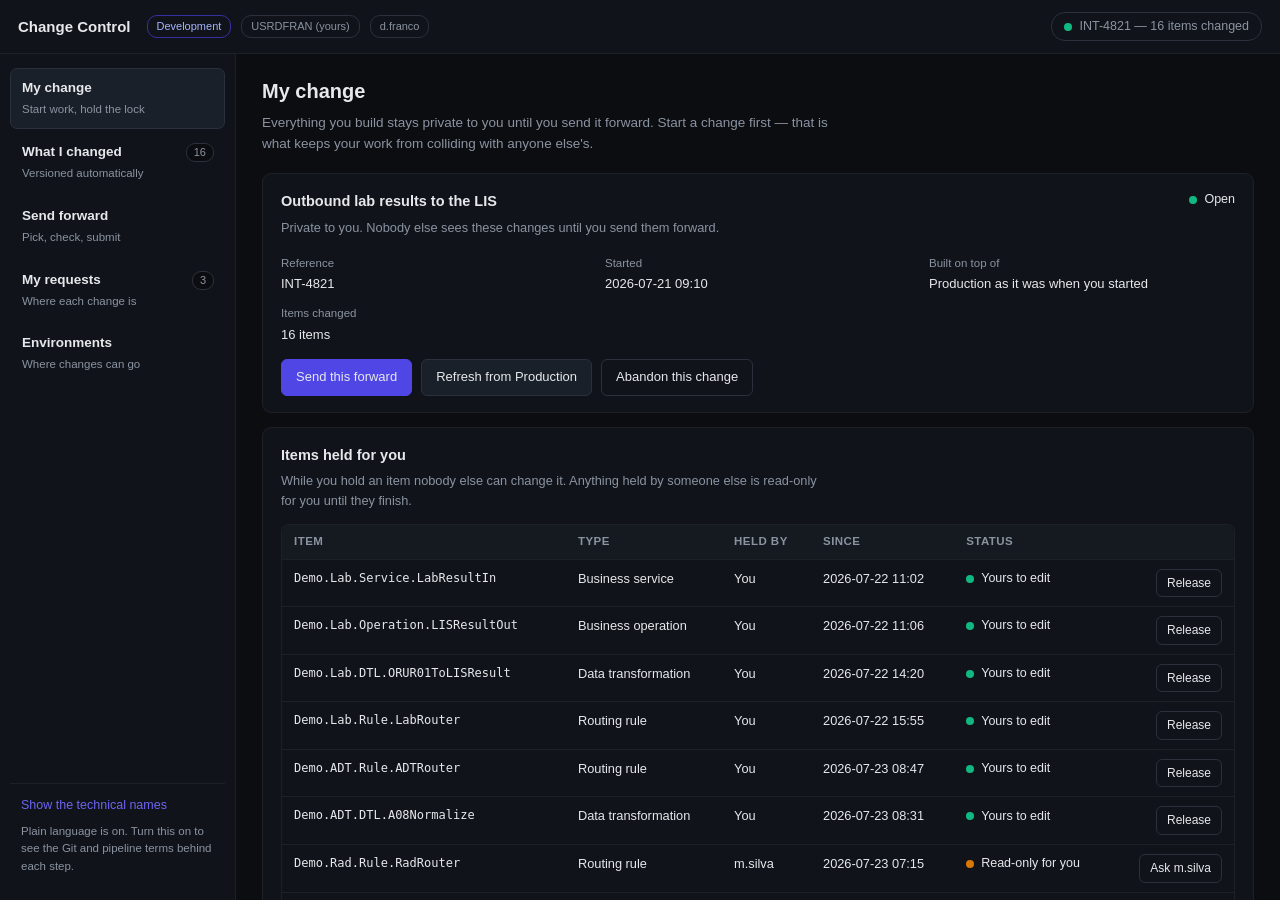
==== src/csp/hcccicd/index.html @ bff41e56 "Change Control prototype for the Health Connect Cloud Integration Builder A change-promotion tool fo" ====
<!DOCTYPE html>
<html lang="en">
<head>
<meta charset="utf-8">
<meta name="viewport" content="width=device-width, initial-scale=1">
<meta http-equiv="Cache-Control" content="no-cache, no-store, must-revalidate">
<meta http-equiv="Pragma" content="no-cache">
<meta http-equiv="Expires" content="0">
<title>Change Control</title>
<!-- Same cache-busting trick as the spec questionnaire: the CSP gateway
     stamps Expires:+1h on /agentic/* static files, so a versionless
     stylesheet/script reference survives a deploy and the page renders
     current markup against a stale bundle. document.write runs during
     parse, so ordering holds and there is no flash of unstyled content. -->
<script>
  (function () {
    var p = new URLSearchParams(location.search);
    window.__chgV = p.get('t') || p.get('v') || String(Date.now());
    document.write('<link rel="stylesheet" href="change.css?v=' + window.__chgV + '">');
  })();
</script>
</head>
<body>

<header id="hdr">
  <h1>Change Control</h1>
  <span class="pill" id="pill-env" title="The environment you are working in">&mdash;</span>
  <span class="pill" id="pill-ns" title="Namespace">&mdash;</span>
  <span class="pill" id="pill-user" title="Signed in as">&mdash;</span>
  <span class="spacer"></span>
  <div id="ws-indicator" class="ws-indicator">
    <span class="dot dot-idle" id="ws-dot"></span>
    <span id="ws-label">No change in progress</span>
  </div>
</header>

<div id="shell">

  <nav id="rail" aria-label="Sections">
    <button type="button" class="rail-item on" data-screen="workspace">
      <span class="rail-name">My change</span>
      <span class="rail-sub">Start work, hold the lock</span>
    </button>
    <button type="button" class="rail-item" data-screen="changes">
      <span class="rail-name">What I changed</span>
      <span class="rail-sub">Versioned automatically</span>
      <span class="rail-count" id="count-changes"></span>
    </button>
    <button type="button" class="rail-item" data-screen="promote">
      <span class="rail-name">Send forward</span>
      <span class="rail-sub">Pick, check, submit</span>
    </button>
    <button type="button" class="rail-item" data-screen="requests">
      <span class="rail-name">My requests</span>
      <span class="rail-sub">Where each change is</span>
      <span class="rail-count" id="count-requests"></span>
    </button>
    <button type="button" class="rail-item" data-screen="environments">
      <span class="rail-name">Environments</span>
      <span class="rail-sub">Where changes can go</span>
    </button>
    <span class="rail-spacer"></span>
    <div class="rail-foot">
      <button type="button" class="linkbtn" id="btn-jargon">Show the technical names</button>
      <p class="rail-note" id="rail-note">
        Plain language is on. Turn this on to see the Git and pipeline
        terms behind each step.
      </p>
    </div>
  </nav>

  <main id="pane">

    <!-- ============ SCREEN: MY CHANGE ============ -->
    <section class="screen on" id="screen-workspace">

      <div class="screen-head">
        <h2>My change</h2>
        <p class="lede">
          Everything you build stays private to you until you send it
          forward. Start a change first &mdash; that is what keeps your work
          from colliding with anyone else's.
        </p>
      </div>

      <!-- no workspace yet -->
      <div class="card" id="ws-start">
        <h3>Start a change</h3>
        <p class="card-lede">
          Give this piece of work a name and a reference. You get your own
          private copy of the interface configuration, and the items you
          touch are held for you so nobody overwrites them.
        </p>
        <div class="form-grid">
          <label class="fld">
            <span class="lbl">Reference <em>required</em></span>
            <input type="text" id="ws-ref" placeholder="INT-4821" spellcheck="false">
            <span class="hint">Your ticket number &mdash; ServiceNow, Jira, or the internal request ID.</span>
          </label>
          <label class="fld">
            <span class="lbl">What are you working on? <em>required</em></span>
            <input type="text" id="ws-title" placeholder="Outbound lab results to the LIS" spellcheck="false">
            <span class="hint">One line. This becomes the title of the change request later.</span>
          </label>
          <label class="fld">
            <span class="lbl">Start from</span>
            <select id="ws-base"></select>
            <span class="hint">Normally Production, so you build on what is live today.</span>
          </label>
        </div>
        <div class="card-actions">
          <button type="button" class="btn primary" id="btn-ws-start">Start working</button>
          <span class="warn" id="ws-start-warn"></span>
        </div>
        <details class="tech">
          <summary>What this does behind the scenes</summary>
          <p>
            Creates a feature branch <code>interface/&lt;user&gt;/&lt;reference&gt;</code> from the
            <code>live</code> branch in the Health Connect Cloud GitLab repository, checks it out
            into your personal user namespace, and registers an edit claim for
            every artifact you open. Embedded Git exports each artifact to a file
            on save, so no manual export step exists.
          </p>
        </details>
      </div>

      <!-- workspace active -->
      <div id="ws-active" hidden>
        <div class="card ws-card">
          <div class="ws-head">
            <div>
              <h3 id="ws-name">&mdash;</h3>
              <p class="card-lede" id="ws-meta">&mdash;</p>
            </div>
            <span class="status"><span class="dot dot-ok"></span><span id="ws-state">Open</span></span>
          </div>
          <dl class="kv">
            <div><dt>Reference</dt><dd id="ws-k-ref">&mdash;</dd></div>
            <div><dt>Started</dt><dd id="ws-k-started">&mdash;</dd></div>
            <div><dt>Built on top of</dt><dd id="ws-k-base">&mdash;</dd></div>
            <div><dt>Items changed</dt><dd id="ws-k-count">&mdash;</dd></div>
            <div class="tech-only"><dt>Branch</dt><dd id="ws-k-branch">&mdash;</dd></div>
            <div class="tech-only"><dt>User namespace</dt><dd id="ws-k-usrns">&mdash;</dd></div>
          </dl>
          <div class="card-actions">
            <button type="button" class="btn primary" id="btn-goto-promote">Send this forward</button>
            <button type="button" class="btn" id="btn-ws-sync">Refresh from Production</button>
            <button type="button" class="btn ghost" id="btn-ws-abandon">Abandon this change</button>
          </div>
          <div id="ws-sync-note" class="note" hidden></div>
        </div>

        <div class="card">
          <h3>Items held for you</h3>
          <p class="card-lede">
            While you hold an item nobody else can change it. Anything held by
            someone else is read-only for you until they finish.
          </p>
          <div class="tbl-wrap">
            <table class="tbl" id="tbl-claims">
              <thead>
                <tr>
                  <th>Item</th><th>Type</th><th>Held by</th><th>Since</th><th>Status</th><th></th>
                </tr>
              </thead>
              <tbody></tbody>
            </table>
          </div>
        </div>

        <div class="card" id="conflict-card" hidden>
          <h3>Blocked item</h3>
          <div class="banner banner-warn" id="conflict-banner"></div>
          <div class="card-actions">
            <button type="button" class="btn" id="btn-request-handover">Ask them to release it</button>
            <button type="button" class="btn ghost" id="btn-conflict-dismiss">Work on something else</button>
          </div>
        </div>
      </div>
    </section>

    <!-- ============ SCREEN: WHAT I CHANGED ============ -->
    <section class="screen" id="screen-changes">
      <div class="screen-head">
        <h2>What I changed</h2>
        <p class="lede">
          Every create, edit and delete is captured and given a version number
          the moment you save &mdash; whether you did it in the Interoperability
          editor, the Management Portal, a wizard, or by asking the Agentic
          Integration Builder to do it. You never export anything by hand.
        </p>
      </div>

      <div class="toolbar">
        <input type="search" id="chg-search" placeholder="Filter by name" spellcheck="false">
        <select id="chg-type"><option value="">All types</option></select>
        <select id="chg-source"><option value="">All sources</option></select>
        <span class="spacer"></span>
        <span class="muted" id="chg-summary"></span>
      </div>

      <div id="chg-groups"></div>
    </section>

    <!-- ============ SCREEN: SEND FORWARD ============ -->
    <section class="screen" id="screen-promote">
      <div class="screen-head">
        <h2>Send forward</h2>
        <p class="lede" id="promote-lede">&mdash;</p>
      </div>

      <ol class="stepper" id="stepper">
        <li class="step on" data-step="1"><span class="step-n">1</span><span>Describe it</span></li>
        <li class="step" data-step="2"><span class="step-n">2</span><span>Pick the changes</span></li>
        <li class="step" data-step="3"><span class="step-n">3</span><span>Safety check</span></li>
        <li class="step" data-step="4"><span class="step-n">4</span><span>Review and submit</span></li>
      </ol>

      <!-- step 1 -->
      <div class="wizard-pane on" data-pane="1">
        <div class="card">
          <h3>Describe the change</h3>
          <p class="card-lede">
            This is what the approver reads and what stays on the record. Write
            it for someone who was not in the room.
          </p>
          <div class="form-grid">
            <label class="fld">
              <span class="lbl">Send it to <em>required</em></span>
              <select id="pr-target"></select>
              <span class="hint" id="pr-target-hint">&mdash;</span>
            </label>
            <label class="fld">
              <span class="lbl">Title <em>required</em></span>
              <input type="text" id="pr-title" spellcheck="false" placeholder="Outbound lab results to the LIS">
            </label>
            <label class="fld wide">
              <span class="lbl">What changed? <em>required</em></span>
              <textarea id="pr-what" rows="4" spellcheck="false"
                placeholder="New inbound service for lab results over MLLP, a transform to the LIS format, and a routing rule. The ADT router now also drops A08 duplicates."></textarea>
              <span class="hint">Describe the behaviour, not the file names. The item list is attached automatically.</span>
            </label>
            <label class="fld wide">
              <span class="lbl">Why? <em>required</em></span>
              <textarea id="pr-why" rows="3" spellcheck="false"
                placeholder="The lab replaced their analyser and the old feed stops on 30 September. Ticket INT-4821."></textarea>
            </label>
            <label class="fld">
              <span class="lbl">If this goes wrong, what breaks?</span>
              <select id="pr-risk">
                <option value="low">Low &mdash; new interface, nothing existing depends on it</option>
                <option value="medium" selected>Medium &mdash; touches a live interface</option>
                <option value="high">High &mdash; touches a live interface carrying patient data now</option>
              </select>
            </label>
            <label class="fld">
              <span class="lbl">When should it go in?</span>
              <select id="pr-window">
                <option value="asap">As soon as it is approved</option>
                <option value="next" selected>Next scheduled window &mdash; Thursday 20:00</option>
                <option value="hold">Hold &mdash; I will say when</option>
              </select>
            </label>
            <label class="fld wide">
              <span class="lbl">How do we undo it?</span>
              <textarea id="pr-rollback" rows="2" spellcheck="false"
                placeholder="Disable the new service and re-deploy the previous version of the ADT router."></textarea>
              <span class="hint">Leave blank to use the default: roll back to the previous deployed version.</span>
            </label>
          </div>
        </div>
        <div class="wizard-actions">
          <span class="warn" id="pr-warn-1"></span>
          <span class="spacer"></span>
          <button type="button" class="btn primary" data-goto="2">Next: pick the changes</button>
        </div>
      </div>

      <!-- step 2 -->
      <div class="wizard-pane" data-pane="2">
        <div class="card">
          <div class="ws-head">
            <div>
              <h3>Pick what goes forward</h3>
              <p class="card-lede">
                Tick only what belongs to this change. Anything you leave behind
                stays in your workspace for next time.
              </p>
            </div>
            <div class="pick-actions">
              <button type="button" class="linkbtn" id="pick-all">Select all</button>
              <span class="sep">&middot;</span>
              <button type="button" class="linkbtn" id="pick-none">Clear</button>
            </div>
          </div>
          <div id="pick-groups"></div>
        </div>
        <div class="wizard-actions">
          <span class="warn" id="pr-warn-2"></span>
          <span class="muted" id="pick-count"></span>
          <span class="spacer"></span>
          <button type="button" class="btn" data-goto="1">Back</button>
          <button type="button" class="btn primary" data-goto="3">Next: run the safety check</button>
        </div>
      </div>

      <!-- step 3 -->
      <div class="wizard-pane" data-pane="3">
        <div class="card" id="check-summary-card">
          <h3>Safety check</h3>
          <p class="card-lede" id="check-lede">
            We compared what you picked against what is already running in the
            target environment, and followed every reference between them.
          </p>
          <div class="check-tiles" id="check-tiles"></div>
        </div>
        <div id="findings"></div>
        <div class="wizard-actions">
          <span class="warn" id="pr-warn-3"></span>
          <span class="spacer"></span>
          <button type="button" class="btn" data-goto="2">Back</button>
          <button type="button" class="btn" id="btn-recheck">Check again</button>
          <button type="button" class="btn primary" data-goto="4" id="btn-to-4">Next: review and submit</button>
        </div>
      </div>

      <!-- step 4 -->
      <div class="wizard-pane" data-pane="4">
        <div class="card">
          <h3>Review</h3>
          <p class="card-lede">Last look. Nothing moves until you submit.</p>
          <div id="review"></div>
        </div>
        <div class="card">
          <h3>What happens after you submit</h3>
          <ol class="flow" id="after-flow"></ol>
        </div>
        <div class="wizard-actions">
          <span class="warn" id="pr-warn-4"></span>
          <span class="spacer"></span>
          <button type="button" class="btn" data-goto="3">Back</button>
          <button type="button" class="btn primary" id="btn-submit">Submit change request</button>
        </div>
      </div>
    </section>

    <!-- ============ SCREEN: MY REQUESTS ============ -->
    <section class="screen" id="screen-requests">
      <div class="screen-head">
        <h2>My requests</h2>
        <p class="lede">
          Every change you have sent forward and exactly where it is. A change
          has to land and settle in one environment before it can go to the next.
        </p>
      </div>
      <div id="req-list"></div>
    </section>

    <!-- ============ SCREEN: ENVIRONMENTS ============ -->
    <section class="screen" id="screen-environments">
      <div class="screen-head">
        <h2>Environments</h2>
        <p class="lede">
          The route a change takes and who has to agree at each stop. Set up
          once by your administrator.
        </p>
      </div>

      <div class="card">
        <h3>Promotion path</h3>
        <div class="path" id="env-path"></div>
      </div>

      <div class="card">
        <h3>Configuration</h3>
        <div class="tbl-wrap">
          <table class="tbl" id="tbl-envs">
            <thead>
              <tr>
                <th>Environment</th>
                <th>Namespace</th>
                <th>Sends to</th>
                <th>Approval</th>
                <th>Who approves</th>
                <th>Deployment</th>
                <th class="tech-only">Branch</th>
                <th></th>
              </tr>
            </thead>
            <tbody></tbody>
          </table>
        </div>
        <p class="note" id="env-admin-note"></p>
      </div>

      <div class="card">
        <h3>Handled differently on the way over</h3>
        <p class="card-lede">
          Some things must not be copied between environments verbatim. These
          rules are applied automatically and are why the safety check warns
          you about them.
        </p>
        <div class="tbl-wrap">
          <table class="tbl" id="tbl-rules">
            <thead><tr><th>Kind of item</th><th>Treatment</th><th>Why</th></tr></thead>
            <tbody></tbody>
          </table>
        </div>
      </div>
    </section>

  </main>
</div>

<!-- generic modal -->
<div id="modal" class="overlay" hidden>
  <div class="panel">
    <div class="panel-bar"><span id="modal-title">&mdash;</span>
      <button type="button" class="x" id="modal-close" title="Close">&#10005;</button></div>
    <div class="panel-body" id="modal-body"></div>
    <div class="panel-foot" id="modal-foot"></div>
  </div>
</div>

<div id="toast" hidden></div>

<script>
  document.write('<script src="change.js?v=' + window.__chgV + '"><\/script>');
</script>
</body>
</html>
---- src/csp/hcccicd/change.css ----
/* Change Control — matches the Agentic Integration Builder dark UI family
   (chat / spec / admin / observer). House style: no icons in the data UI;
   status is a colored dot plus a word. */

:root {
  color-scheme: dark;
  --bg:      #0b0d11;
  --bg2:     #10141a;
  --bg3:     #151a21;
  --bg4:     #1a2029;
  --line:    #1c2128;
  --line2:   #2a313c;
  --fg:      #e6e8eb;
  --muted:   #8b93a1;
  --accent:  #4f46e5;
  --accent2: #6d64f0;
  --ok:      #10b981;
  --warn:    #d97706;
  --err:     #dc2626;
  --info:    #0d9488;
}

* { box-sizing: border-box; }
html, body { height: 100%; margin: 0; }

body {
  background: var(--bg);
  color: var(--fg);
  font: 14px/1.55 -apple-system, BlinkMacSystemFont, "Segoe UI", Roboto, Helvetica, Arial, sans-serif;
  display: flex;
  flex-direction: column;
}

.spacer { flex: 1; }
.muted  { color: var(--muted); }
.sep    { color: var(--line2); }
code {
  font: 12px/1.5 "SF Mono", Menlo, Consolas, monospace;
  background: var(--bg4);
  border: 1px solid var(--line2);
  border-radius: 4px;
  padding: 1px 5px;
}

/* technical vocabulary is hidden until the user asks for it */
.tech-only { display: none !important; }
body.tech .tech-only { display: revert !important; }
body.tech tr.tech-only { display: table-row !important; }
body.tech .kv > div.tech-only { display: block !important; }

/* ---------------- header ---------------- */

#hdr {
  flex: 0 0 auto;
  display: flex;
  align-items: center;
  gap: 10px;
  padding: 12px 18px;
  background: var(--bg2);
  border-bottom: 1px solid var(--line);
}
#hdr h1 { margin: 0 6px 0 0; font-size: 15px; font-weight: 600; }

.pill {
  font-size: 11px;
  color: var(--muted);
  border: 1px solid var(--line2);
  border-radius: 10px;
  padding: 2px 9px;
  white-space: nowrap;
}
#pill-env.env-dev  { color: #a5b4fc; border-color: #3730a3; }
#pill-env.env-test { color: #fcd34d; border-color: #92400e; }
#pill-env.env-prod { color: #fca5a5; border-color: #7f1d1d; }

.ws-indicator {
  display: flex; align-items: center; gap: 7px;
  font-size: 12.5px; color: var(--muted);
  border: 1px solid var(--line2);
  border-radius: 14px;
  padding: 4px 12px;
}

/* ---------------- dots ---------------- */

.dot {
  display: inline-block;
  width: 8px; height: 8px;
  border-radius: 50%;
  flex: 0 0 auto;
}
.dot-ok   { background: var(--ok); }
.dot-warn { background: var(--warn); }
.dot-err  { background: var(--err); }
.dot-info { background: var(--info); }
.dot-idle { background: var(--line2); }
.dot-busy { background: var(--accent2); }

.status { display: inline-flex; align-items: center; gap: 7px; font-size: 12.5px; }

/* ---------------- shell ---------------- */

#shell { flex: 1; display: flex; min-height: 0; }

#rail {
  flex: 0 0 236px;
  background: var(--bg2);
  border-right: 1px solid var(--line);
  padding: 14px 10px;
  display: flex;
  flex-direction: column;
  gap: 3px;
  overflow-y: auto;
}
.rail-spacer { flex: 1; }

.rail-item {
  position: relative;
  display: flex;
  flex-direction: column;
  gap: 2px;
  text-align: left;
  background: none;
  border: 1px solid transparent;
  border-radius: 7px;
  color: var(--fg);
  padding: 9px 11px;
  cursor: pointer;
  font: inherit;
}
.rail-item:hover { background: var(--bg3); }
.rail-item.on { background: var(--bg4); border-color: var(--line2); }
.rail-name { font-size: 13.5px; font-weight: 600; }
.rail-sub  { font-size: 11.5px; color: var(--muted); }
.rail-count {
  position: absolute; right: 10px; top: 10px;
  font-size: 11px; color: var(--muted);
  background: var(--bg);
  border: 1px solid var(--line2);
  border-radius: 9px;
  padding: 0 7px;
}
.rail-foot { padding: 10px 11px; border-top: 1px solid var(--line); }
.rail-note { font-size: 11.5px; color: var(--muted); margin: 7px 0 0; }

.linkbtn {
  background: none; border: 0; padding: 0;
  color: var(--accent2); font: inherit; font-size: 12.5px;
  cursor: pointer; text-align: left;
}
.linkbtn:hover { text-decoration: underline; }

/* ---------------- main pane ---------------- */

#pane { flex: 1; overflow-y: auto; padding: 22px 26px 60px; min-width: 0; }
.screen { display: none; max-width: 1060px; }
.screen.on { display: block; }

.screen-head { margin-bottom: 18px; }
.screen-head h2 { margin: 0 0 6px; font-size: 20px; font-weight: 600; }
.lede { margin: 0; color: var(--muted); font-size: 13.5px; max-width: 78ch; }

/* ---------------- cards ---------------- */

.card {
  background: var(--bg2);
  border: 1px solid var(--line);
  border-radius: 9px;
  padding: 16px 18px;
  margin-bottom: 14px;
}
.card h3 { margin: 0 0 5px; font-size: 14.5px; font-weight: 600; }
.card-lede { margin: 0 0 13px; color: var(--muted); font-size: 12.8px; max-width: 76ch; }
.card-actions { display: flex; align-items: center; gap: 9px; margin-top: 14px; flex-wrap: wrap; }

.ws-head { display: flex; align-items: flex-start; gap: 14px; }
.ws-head > div:first-child { flex: 1; }
.pick-actions { display: flex; align-items: center; gap: 7px; }

.note {
  font-size: 12.5px; color: var(--muted);
  border-left: 2px solid var(--line2);
  padding: 6px 0 6px 11px;
  margin: 12px 0 0;
}

details.tech { margin-top: 14px; border-top: 1px solid var(--line); padding-top: 11px; }
details.tech summary { cursor: pointer; font-size: 12.5px; color: var(--muted); }
details.tech summary:hover { color: var(--fg); }
details.tech p { font-size: 12.5px; color: var(--muted); margin: 9px 0 0; max-width: 82ch; }

/* ---------------- buttons ---------------- */

.btn {
  background: var(--bg4);
  border: 1px solid var(--line2);
  border-radius: 6px;
  color: var(--fg);
  font: inherit; font-size: 13px;
  padding: 7px 14px;
  cursor: pointer;
  white-space: nowrap;
}
.btn:hover { background: #232b36; }
.btn.primary { background: var(--accent); border-color: var(--accent); }
.btn.primary:hover { background: var(--accent2); }
.btn.ghost { background: none; }
.btn.ghost:hover { background: var(--bg3); }
.btn.sm { padding: 4px 10px; font-size: 12px; }
.btn.danger { border-color: #7f1d1d; color: #fca5a5; }
.btn.danger:hover { background: #2a1515; }
.btn:disabled { opacity: .45; cursor: not-allowed; }
.btn:disabled:hover { background: var(--bg4); }
.btn.primary:disabled:hover { background: var(--accent); }

/* ---------------- forms ---------------- */

.form-grid { display: grid; grid-template-columns: 1fr 1fr; gap: 14px 18px; }
.fld { display: flex; flex-direction: column; gap: 5px; }
.fld.wide { grid-column: 1 / -1; }
.lbl { font-size: 12.5px; font-weight: 600; }
.lbl em { font-style: normal; font-weight: 400; color: var(--muted); font-size: 11.5px; margin-left: 5px; }
.hint { font-size: 11.5px; color: var(--muted); }

input[type=text], input[type=search], select, textarea {
  background: var(--bg);
  border: 1px solid var(--line2);
  border-radius: 6px;
  color: var(--fg);
  font: inherit; font-size: 13px;
  padding: 7px 10px;
  width: 100%;
}
textarea { resize: vertical; line-height: 1.5; }
input:focus, select:focus, textarea:focus {
  outline: none; border-color: var(--accent2);
}
input.bad, textarea.bad, select.bad { border-color: var(--err); }

.warn { color: var(--warn); font-size: 12.5px; }

/* ---------------- key/value ---------------- */

.kv { display: grid; grid-template-columns: repeat(3, 1fr); gap: 11px 18px; margin: 4px 0 0; }
.kv > div { display: block; }
.kv dt { font-size: 11.5px; color: var(--muted); margin-bottom: 2px; }
.kv dd { margin: 0; font-size: 13px; }

/* ---------------- tables ---------------- */

.tbl-wrap { overflow-x: auto; border: 1px solid var(--line); border-radius: 7px; }
.tbl { width: 100%; border-collapse: collapse; font-size: 12.8px; }
.tbl th {
  text-align: left; font-weight: 600; font-size: 11.5px;
  color: var(--muted); text-transform: uppercase; letter-spacing: .04em;
  padding: 8px 12px; background: var(--bg3);
  border-bottom: 1px solid var(--line);
  white-space: nowrap;
}
.tbl td { padding: 9px 12px; border-bottom: 1px solid var(--line); vertical-align: top; }
.tbl tr:last-child td { border-bottom: 0; }
.tbl tbody tr:hover { background: var(--bg3); }
.tbl .mono { font-family: "SF Mono", Menlo, Consolas, monospace; font-size: 12px; }
.tbl .nowrap { white-space: nowrap; }
.tbl .right { text-align: right; }

/* ---------------- change list ---------------- */

.grp { margin-bottom: 12px; }
.grp-head {
  display: flex; align-items: center; gap: 9px;
  padding: 8px 4px; font-size: 12.5px; font-weight: 600;
  border-bottom: 1px solid var(--line);
  margin-bottom: 2px;
}
.grp-head .grp-n { color: var(--muted); font-weight: 400; font-size: 11.5px; }

.row {
  display: flex; align-items: flex-start; gap: 11px;
  padding: 9px 4px;
  border-bottom: 1px solid var(--line);
}
.row:last-child { border-bottom: 0; }
.row:hover { background: var(--bg2); }
.row.picked { background: rgba(79,70,229,.07); }
.row.flagged { box-shadow: inset 3px 0 0 var(--err); }
.row input[type=checkbox] { margin-top: 3px; width: 15px; height: 15px; accent-color: var(--accent); flex: 0 0 auto; cursor: pointer; }
.row-main { flex: 1; min-width: 0; }
.row-name { font-size: 13px; font-weight: 500; word-break: break-all; }
.row-meta { font-size: 11.5px; color: var(--muted); margin-top: 2px; }
.row-side { display: flex; align-items: center; gap: 12px; flex: 0 0 auto; }

.tag {
  font-size: 10.5px; letter-spacing: .03em;
  border: 1px solid var(--line2); border-radius: 4px;
  padding: 1px 6px; color: var(--muted); white-space: nowrap;
}
.tag.new { color: #6ee7b7; border-color: #065f46; }
.tag.mod { color: #fcd34d; border-color: #92400e; }
.tag.del { color: #fca5a5; border-color: #7f1d1d; }
.tag.ver { color: var(--fg); }
.tag.ai  { color: #c4b5fd; border-color: #4c1d95; }

/* ---------------- stepper ---------------- */

.stepper { display: flex; gap: 0; list-style: none; margin: 0 0 18px; padding: 0; }
.step {
  display: flex; align-items: center; gap: 8px;
  font-size: 12.5px; color: var(--muted);
  padding: 8px 16px 8px 14px;
  border-bottom: 2px solid var(--line);
  flex: 1;
}
.step.on { color: var(--fg); border-bottom-color: var(--accent); }
.step.done { color: var(--fg); border-bottom-color: var(--ok); }
.step-n {
  display: inline-flex; align-items: center; justify-content: center;
  width: 20px; height: 20px; border-radius: 50%;
  background: var(--bg4); border: 1px solid var(--line2);
  font-size: 11px; flex: 0 0 auto;
}
.step.on .step-n { background: var(--accent); border-color: var(--accent); color: #fff; }
.step.done .step-n { background: var(--ok); border-color: var(--ok); color: #06281c; }

.wizard-pane { display: none; }
.wizard-pane.on { display: block; }
.wizard-actions {
  display: flex; align-items: center; gap: 9px;
  padding-top: 4px;
}

/* ---------------- safety check ---------------- */

.check-tiles { display: grid; grid-template-columns: repeat(4, 1fr); gap: 11px; }
.tile {
  background: var(--bg3);
  border: 1px solid var(--line2);
  border-radius: 7px;
  padding: 11px 13px;
}
.tile-n { font-size: 21px; font-weight: 600; line-height: 1.2; }
.tile-l { font-size: 11.5px; color: var(--muted); margin-top: 2px; }
.tile.bad  .tile-n { color: #fca5a5; }
.tile.warn .tile-n { color: #fcd34d; }
.tile.good .tile-n { color: #6ee7b7; }

.banner {
  border-radius: 7px;
  padding: 11px 14px;
  font-size: 13px;
  border: 1px solid;
  margin-bottom: 12px;
}
.banner-ok   { border-color: #065f46; background: rgba(16,185,129,.08); }
.banner-warn { border-color: #92400e; background: rgba(217,119,6,.08); }
.banner-err  { border-color: #7f1d1d; background: rgba(220,38,38,.08); }

.finding {
  background: var(--bg2);
  border: 1px solid var(--line);
  border-left-width: 3px;
  border-radius: 8px;
  padding: 13px 16px;
  margin-bottom: 10px;
}
.finding.sev-block { border-left-color: var(--err); }
.finding.sev-warn  { border-left-color: var(--warn); }
.finding.sev-info  { border-left-color: var(--info); }
.finding-head { display: flex; align-items: flex-start; gap: 10px; }
.finding-head h4 { margin: 0; font-size: 13.5px; font-weight: 600; flex: 1; }
.finding-sev {
  font-size: 10.5px; letter-spacing: .04em; text-transform: uppercase;
  border-radius: 4px; padding: 2px 7px; border: 1px solid; white-space: nowrap;
}
.sev-block .finding-sev { color: #fca5a5; border-color: #7f1d1d; }
.sev-warn  .finding-sev { color: #fcd34d; border-color: #92400e; }
.sev-info  .finding-sev { color: #5eead4; border-color: #115e59; }
.finding-body { font-size: 12.8px; color: var(--muted); margin: 7px 0 0; max-width: 84ch; }
.finding-body strong { color: var(--fg); font-weight: 600; }
.finding-chain {
  font-size: 12px; color: var(--muted);
  margin: 9px 0 0; padding: 8px 11px;
  background: var(--bg); border: 1px solid var(--line); border-radius: 6px;
  font-family: "SF Mono", Menlo, Consolas, monospace;
  overflow-x: auto; white-space: nowrap;
}
.finding-actions { display: flex; align-items: center; gap: 8px; margin-top: 11px; flex-wrap: wrap; }
.finding.resolved { opacity: .55; }
.finding.resolved .finding-actions { display: none; }

/* ---------------- review ---------------- */

.rev-block { margin-bottom: 15px; }
.rev-block:last-child { margin-bottom: 0; }
.rev-block h4 { margin: 0 0 5px; font-size: 12px; color: var(--muted); text-transform: uppercase; letter-spacing: .04em; font-weight: 600; }
.rev-block p { margin: 0; font-size: 13px; white-space: pre-wrap; }
.rev-items { display: flex; flex-wrap: wrap; gap: 6px; }
.rev-items .tag { font-size: 11.5px; padding: 3px 8px; color: var(--fg); }

.flow { margin: 0; padding-left: 20px; font-size: 13px; }
.flow li { margin-bottom: 7px; color: var(--muted); }
.flow li strong { color: var(--fg); font-weight: 600; }

/* ---------------- requests ---------------- */

.req {
  background: var(--bg2);
  border: 1px solid var(--line);
  border-radius: 9px;
  padding: 15px 18px;
  margin-bottom: 12px;
}
.req-head { display: flex; align-items: flex-start; gap: 14px; margin-bottom: 4px; }
.req-head h3 { margin: 0; font-size: 14.5px; font-weight: 600; flex: 1; }
.req-id { font-size: 11.5px; color: var(--muted); font-family: "SF Mono", Menlo, Consolas, monospace; }
.req-meta { font-size: 12px; color: var(--muted); margin-bottom: 13px; }

.pipeline { display: flex; align-items: stretch; gap: 0; margin: 4px 0 12px; }
.stage {
  flex: 1;
  border: 1px solid var(--line2);
  border-right: 0;
  padding: 9px 12px;
  background: var(--bg3);
}
.stage:first-child { border-radius: 7px 0 0 7px; }
.stage:last-child  { border-radius: 0 7px 7px 0; border-right: 1px solid var(--line2); }
.stage-n { font-size: 12.5px; font-weight: 600; display: flex; align-items: center; gap: 7px; }
.stage-s { font-size: 11.5px; color: var(--muted); margin-top: 3px; }
.stage.is-done    { background: rgba(16,185,129,.07); border-color: #065f46; }
.stage.is-current { background: rgba(79,70,229,.10); border-color: var(--accent); }
.stage.is-blocked { background: rgba(220,38,38,.07); border-color: #7f1d1d; }

.req-actions { display: flex; align-items: center; gap: 9px; flex-wrap: wrap; }

/* ---------------- environments ---------------- */

.path { display: flex; align-items: center; gap: 0; flex-wrap: wrap; }
.path-node {
  border: 1px solid var(--line2);
  border-radius: 8px;
  padding: 11px 15px;
  background: var(--bg3);
  min-width: 168px;
}
.path-node .pn-name { font-size: 13.5px; font-weight: 600; }
.path-node .pn-ns { font-size: 11.5px; color: var(--muted); margin-top: 2px; font-family: "SF Mono", Menlo, Consolas, monospace; }
.path-node .pn-app { font-size: 11.5px; color: var(--muted); margin-top: 5px; }
.path-node.is-here { border-color: var(--accent); background: rgba(79,70,229,.10); }
.path-arrow { color: var(--muted); padding: 0 12px; font-size: 17px; }

/* ---------------- modal ---------------- */

.overlay {
  position: fixed; inset: 0; z-index: 200;
  background: rgba(0,0,0,.62);
  display: flex; align-items: center; justify-content: center;
  padding: 30px;
}
.overlay[hidden] { display: none; }
.panel {
  background: var(--bg2);
  border: 1px solid var(--line2);
  border-radius: 10px;
  width: 100%; max-width: 620px;
  max-height: 100%;
  display: flex; flex-direction: column;
}
.panel-bar {
  display: flex; align-items: center; gap: 12px;
  padding: 12px 16px;
  border-bottom: 1px solid var(--line);
  font-size: 13.5px; font-weight: 600;
}
.panel-bar span { flex: 1; }
.panel-bar .x {
  background: none; border: 0; color: var(--muted);
  font-size: 15px; cursor: pointer; line-height: 1;
  padding: 3px 7px; border-radius: 5px;
}
.panel-bar .x:hover { background: var(--bg4); color: var(--fg); }
.panel-body { padding: 16px; overflow-y: auto; font-size: 13px; }
.panel-body p { margin: 0 0 11px; }
.panel-body p:last-child { margin-bottom: 0; }
.panel-foot {
  display: flex; align-items: center; gap: 9px; justify-content: flex-end;
  padding: 12px 16px; border-top: 1px solid var(--line);
}

/* ---------------- toast ---------------- */

#toast {
  position: fixed; bottom: 22px; left: 50%; transform: translateX(-50%);
  background: var(--bg4); border: 1px solid var(--line2);
  border-radius: 7px; padding: 10px 18px;
  font-size: 13px; z-index: 300;
  box-shadow: 0 8px 24px rgba(0,0,0,.5);
}
#toast[hidden] { display: none; }

/* ---------------- narrow ---------------- */

@media (max-width: 900px) {
  .form-grid { grid-template-columns: 1fr; }
  .kv { grid-template-columns: 1fr 1fr; }
  .check-tiles { grid-template-columns: 1fr 1fr; }
  #rail { flex-basis: 180px; }
}
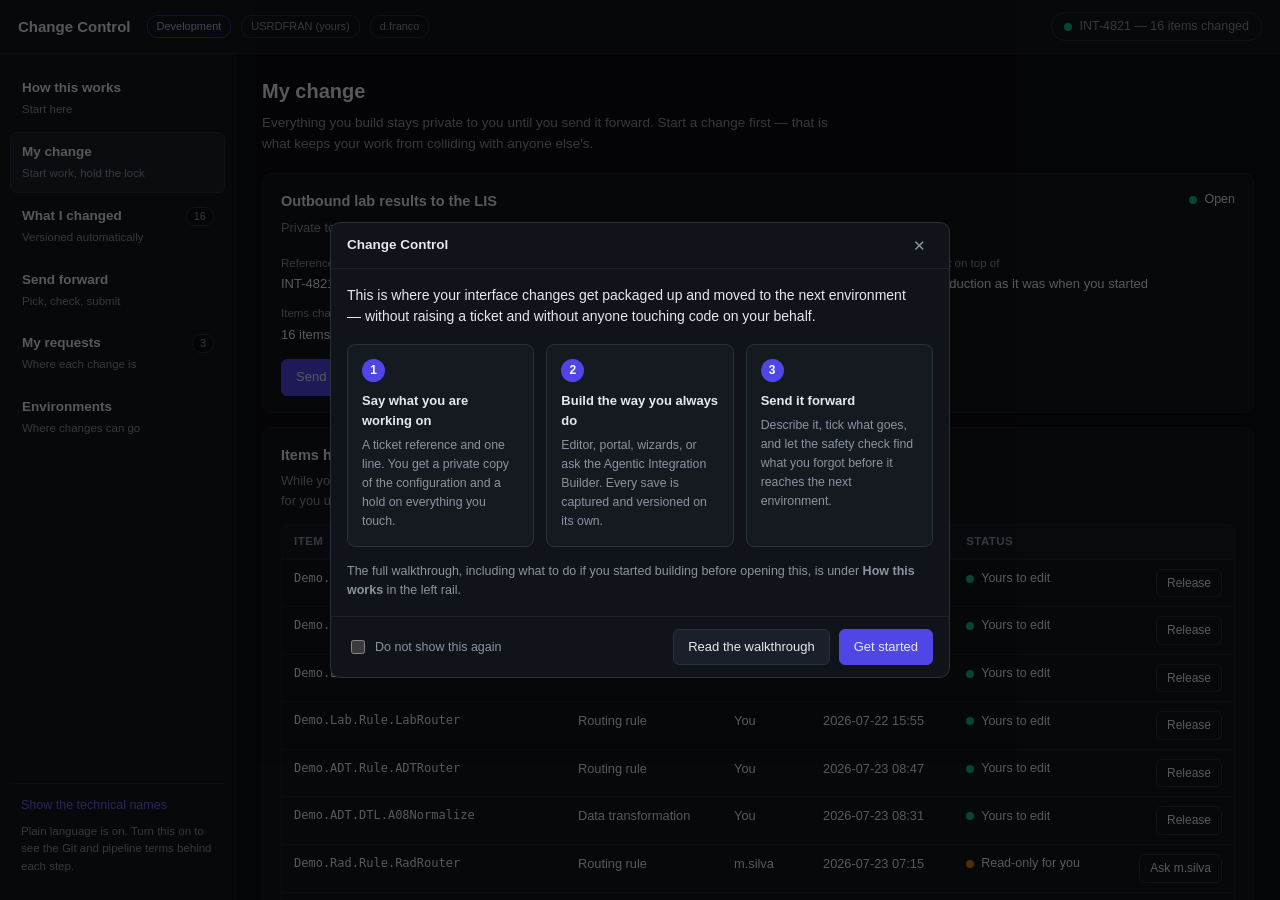
==== commit 4e062d0a: "Add the end-to-end user guide and recover work built before a change was started Two gaps closed.  T" ====
--- a/src/csp/hcccicd/index.html
+++ b/src/csp/hcccicd/index.html
@@ -37,6 +37,10 @@
 <div id="shell">
 
   <nav id="rail" aria-label="Sections">
+    <button type="button" class="rail-item" data-screen="guide">
+      <span class="rail-name">How this works</span>
+      <span class="rail-sub">Start here</span>
+    </button>
     <button type="button" class="rail-item on" data-screen="workspace">
       <span class="rail-name">My change</span>
       <span class="rail-sub">Start work, hold the lock</span>
@@ -71,6 +75,177 @@
 
   <main id="pane">
 
+    <!-- ============ SCREEN: HOW THIS WORKS ============ -->
+    <section class="screen" id="screen-guide">
+      <div class="screen-head">
+        <h2>How this works</h2>
+        <p class="lede">
+          Six steps from opening the Interoperability page to your change
+          running in Production. Read it once; you will not need it again.
+        </p>
+      </div>
+
+      <div class="guide-steps">
+
+        <article class="gstep">
+          <div class="gstep-n">1</div>
+          <div class="gstep-body">
+            <h3>Open Change Control and start a change</h3>
+            <p>
+              In the Interoperability page, click <strong>Change Control</strong> in
+              the toolbar. Go to <strong>My change</strong> and fill in two things:
+              your ticket reference, and one line saying what you are about to do.
+              Click <strong>Start working</strong>.
+            </p>
+            <p class="gstep-why">
+              <span class="gstep-why-l">Why it matters</span>
+              This is the only step you have to remember. It gives you a private
+              copy of the interface configuration, so nothing you do is visible to
+              anyone else — or breaks anything for anyone else — until you choose
+              to send it forward.
+            </p>
+            <div class="callout callout-ok">
+              <strong>Did you already start building?</strong> That is fine and it is
+              recoverable. Nothing is lost — go to <strong>My change</strong> and the
+              tool will show you the work it found and offer to put it into a change
+              for you. Read step 6 for the details.
+            </div>
+          </div>
+        </article>
+
+        <article class="gstep">
+          <div class="gstep-n">2</div>
+          <div class="gstep-body">
+            <h3>Close this and go build, exactly as you do today</h3>
+            <p>
+              Nothing about how you work changes. Use the Interoperability editor,
+              the Management Portal, the CSV record wizard, the rule editor, the
+              transformation builder — or just ask the
+              <strong>Agentic Integration Builder</strong> to build it for you.
+            </p>
+            <p class="gstep-why">
+              <span class="gstep-why-l">What happens on its own</span>
+              Every time you press Save, whatever you saved is captured and given a
+              version number. There is no export step, no "add to source control"
+              button, and nothing to remember. A brand new namespace, production,
+              transformation or lookup table is captured as version 1 the moment it
+              exists.
+            </p>
+          </div>
+        </article>
+
+        <article class="gstep">
+          <div class="gstep-n">3</div>
+          <div class="gstep-body">
+            <h3>Check what was captured</h3>
+            <p>
+              Come back to Change Control and open <strong>What I changed</strong>.
+              Everything you touched is listed, grouped by kind, each with its
+              version, when it changed, and which tool made the change.
+            </p>
+            <p class="gstep-why">
+              <span class="gstep-why-l">Worth knowing</span>
+              This is broader than code. Namespaces, productions, business hosts,
+              adapters, transformations, business processes, routing rules, lookup
+              tables, message schemas, record maps, system default settings, OAuth
+              clients, credentials and globals are all covered. If you changed it,
+              it is here.
+            </p>
+          </div>
+        </article>
+
+        <article class="gstep">
+          <div class="gstep-n">4</div>
+          <div class="gstep-body">
+            <h3>Send it forward</h3>
+            <p>
+              <strong>Send forward</strong> is four steps. Describe what you did and
+              why — the approver reads this. Tick the items that belong to this
+              change. Let the safety check run. Review and submit.
+            </p>
+            <p class="gstep-why">
+              <span class="gstep-why-l">The safety check is the point</span>
+              It follows every reference out of everything you ticked and compares it
+              with what is actually running in the target environment. If you are
+              sending a production but not the business host it points at, it says
+              so, and adds it for you in one click. It also tells you which settings
+              have no value in the target, and which passwords will not travel.
+              Anything that would break is fixed here, not discovered there.
+            </p>
+          </div>
+        </article>
+
+        <article class="gstep">
+          <div class="gstep-n">5</div>
+          <div class="gstep-body">
+            <h3>Watch it land, then send it on</h3>
+            <p>
+              <strong>My requests</strong> shows where every change you have sent is:
+              deployed, waiting for approval, or sent back to you with a reason.
+              Development deploys itself. Test needs one approval. Production needs
+              two and goes in during a change window.
+            </p>
+            <p class="gstep-why">
+              <span class="gstep-why-l">Moving to the next environment</span>
+              Test it where it landed. When you are happy, press
+              <strong>Send on to&nbsp;…</strong> on the request. The same items go
+              forward — you do not pick them again — and the safety check runs again
+              against the new target, because Production is not Test.
+            </p>
+          </div>
+        </article>
+
+        <article class="gstep">
+          <div class="gstep-n">6</div>
+          <div class="gstep-body">
+            <h3>If you built something before starting a change</h3>
+            <p>
+              Very common, and nothing is lost. Capture does not depend on you
+              remembering step 1 — every save is captured regardless. What you are
+              missing is the label that says which piece of work it belongs to, and
+              the hold that stops someone else editing the same thing.
+            </p>
+            <p>
+              Open <strong>My change</strong>. Anything captured that is not part of a
+              change appears at the top under <strong>Work not in a change yet</strong>.
+              Tick what belongs together, give it a reference and a description, and
+              press <strong>Put this into a change</strong>. From that moment it
+              behaves as though you had started properly, and you can send it forward
+              normally.
+            </p>
+            <div class="callout callout-warn">
+              <strong>The one real risk.</strong> While your work was unassigned,
+              nothing was holding those items for you. If somebody else edited the
+              same item in the meantime, one of you has overwritten the other. The
+              tool checks for exactly that when you adopt the work and tells you
+              which items are affected before you commit to anything. Starting the
+              change first is what avoids the situation entirely.
+            </div>
+          </div>
+        </article>
+
+      </div>
+
+      <div class="card">
+        <h3>Questions people ask</h3>
+        <dl class="faq" id="faq"></dl>
+      </div>
+
+      <div class="card">
+        <h3>The words on these screens</h3>
+        <p class="card-lede">
+          Plain language on the left, what your platform team calls it on the
+          right. You never need the right-hand column, but here it is.
+        </p>
+        <div class="tbl-wrap">
+          <table class="tbl" id="tbl-glossary">
+            <thead><tr><th>What we call it</th><th>What it is underneath</th></tr></thead>
+            <tbody></tbody>
+          </table>
+        </div>
+      </div>
+    </section>
+
     <!-- ============ SCREEN: MY CHANGE ============ -->
     <section class="screen on" id="screen-workspace">
 
@@ -81,6 +256,54 @@
           forward. Start a change first &mdash; that is what keeps your work
           from colliding with anyone else's.
         </p>
+      </div>
+
+      <!-- work captured before a change was started -->
+      <div class="card card-flag" id="ws-orphan" hidden>
+        <div class="ws-head">
+          <div>
+            <h3>Work not in a change yet</h3>
+            <p class="card-lede" id="orphan-lede">&mdash;</p>
+          </div>
+          <span class="status"><span class="dot dot-warn"></span><span id="orphan-count">&mdash;</span></span>
+        </div>
+
+        <div class="banner banner-warn" id="orphan-collision" hidden></div>
+
+        <div id="orphan-list"></div>
+
+        <div class="form-grid" style="margin-top:14px">
+          <label class="fld">
+            <span class="lbl">Reference <em>required</em></span>
+            <input type="text" id="orphan-ref" placeholder="INT-4830" spellcheck="false">
+          </label>
+          <label class="fld">
+            <span class="lbl">What is this work? <em>required</em></span>
+            <input type="text" id="orphan-title" placeholder="Lab results feed to the LIS" spellcheck="false">
+          </label>
+        </div>
+
+        <div class="card-actions">
+          <button type="button" class="btn primary" id="btn-adopt">Put this into a change</button>
+          <button type="button" class="btn ghost" id="btn-orphan-check">Check nobody else touched these</button>
+          <span class="warn" id="orphan-warn"></span>
+        </div>
+        <p class="note">
+          Ticked items move into the new change together. Anything you leave
+          unticked stays here, so you can split two unrelated pieces of work into
+          two separate changes.
+        </p>
+        <details class="tech">
+          <summary>What this does behind the scenes</summary>
+          <p>
+            Your saves were exported to the repository working tree all along &mdash;
+            capture never depended on a branch existing. Adopting creates the
+            feature branch now and carries the uncommitted working-tree changes onto
+            it, then registers the edit claims retroactively. The collision check
+            compares each item against the base branch to see whether anyone else
+            committed a change to the same artifact while yours was unassigned.
+          </p>
+        </details>
       </div>
 
       <!-- no workspace yet -->
@@ -422,6 +645,59 @@
   </div>
 </div>
 
+<!-- first-run welcome -->
+<div id="welcome" class="overlay" hidden>
+  <div class="panel panel-wide">
+    <div class="panel-bar"><span>Change Control</span>
+      <button type="button" class="x" id="welcome-x" title="Close">&#10005;</button></div>
+    <div class="panel-body">
+      <p class="w-lede">
+        This is where your interface changes get packaged up and moved to the next
+        environment &mdash; without raising a ticket and without anyone touching
+        code on your behalf.
+      </p>
+
+      <div class="w-grid">
+        <div class="w-card">
+          <div class="w-n">1</div>
+          <h4>Say what you are working on</h4>
+          <p>A ticket reference and one line. You get a private copy of the
+             configuration and a hold on everything you touch.</p>
+        </div>
+        <div class="w-card">
+          <div class="w-n">2</div>
+          <h4>Build the way you always do</h4>
+          <p>Editor, portal, wizards, or ask the Agentic Integration Builder.
+             Every save is captured and versioned on its own.</p>
+        </div>
+        <div class="w-card">
+          <div class="w-n">3</div>
+          <h4>Send it forward</h4>
+          <p>Describe it, tick what goes, and let the safety check find what you
+             forgot before it reaches the next environment.</p>
+        </div>
+      </div>
+
+      <div class="callout callout-ok" id="w-orphan" hidden>
+        <strong>You have work that is not in a change yet.</strong>
+        Nothing is lost &mdash; it was all captured. Open <strong>My change</strong>
+        and put it into a change; it takes about ten seconds.
+      </div>
+
+      <p class="muted w-foot">
+        The full walkthrough, including what to do if you started building before
+        opening this, is under <strong>How this works</strong> in the left rail.
+      </p>
+    </div>
+    <div class="panel-foot">
+      <label class="w-again"><input type="checkbox" id="w-hide"> Do not show this again</label>
+      <span class="spacer"></span>
+      <button type="button" class="btn" id="w-guide">Read the walkthrough</button>
+      <button type="button" class="btn primary" id="w-go">Get started</button>
+    </div>
+  </div>
+</div>
+
 <div id="toast" hidden></div>
 
 <script>
--- a/src/csp/hcccicd/change.css
+++ b/src/csp/hcccicd/change.css
@@ -140,6 +140,8 @@
   border-radius: 9px;
   padding: 0 7px;
 }
+/* No workspace open means no count — do not leave an empty pill behind. */
+.rail-count:empty { display: none; }
 .rail-foot { padding: 10px 11px; border-top: 1px solid var(--line); }
 .rail-note { font-size: 11.5px; color: var(--muted); margin: 7px 0 0; }
 
@@ -449,6 +451,99 @@
 .path-node.is-here { border-color: var(--accent); background: rgba(79,70,229,.10); }
 .path-arrow { color: var(--muted); padding: 0 12px; font-size: 17px; }
 
+/* ---------------- guide ---------------- */
+
+.guide-steps { margin-bottom: 14px; }
+
+.gstep {
+  display: flex;
+  gap: 15px;
+  background: var(--bg2);
+  border: 1px solid var(--line);
+  border-radius: 9px;
+  padding: 16px 18px;
+  margin-bottom: 11px;
+}
+.gstep-n {
+  flex: 0 0 auto;
+  width: 27px; height: 27px;
+  border-radius: 50%;
+  background: var(--accent);
+  color: #fff;
+  display: flex; align-items: center; justify-content: center;
+  font-size: 13px; font-weight: 600;
+}
+.gstep-body { flex: 1; min-width: 0; }
+.gstep-body h3 { margin: 3px 0 7px; font-size: 14.5px; font-weight: 600; }
+.gstep-body p { margin: 0 0 9px; font-size: 13px; max-width: 82ch; }
+.gstep-body p:last-child { margin-bottom: 0; }
+
+.gstep-why {
+  color: var(--muted);
+  border-left: 2px solid var(--line2);
+  padding-left: 12px;
+}
+.gstep-why-l {
+  display: block;
+  font-size: 11px; letter-spacing: .04em; text-transform: uppercase;
+  color: var(--muted); font-weight: 600; margin-bottom: 3px;
+}
+
+.callout {
+  border: 1px solid;
+  border-radius: 7px;
+  padding: 11px 14px;
+  font-size: 12.8px;
+  margin: 11px 0 0;
+  max-width: 84ch;
+}
+.callout strong { color: var(--fg); }
+.callout-ok   { border-color: #065f46; background: rgba(16,185,129,.07); color: var(--muted); }
+.callout-warn { border-color: #92400e; background: rgba(217,119,6,.07); color: var(--muted); }
+
+.faq { margin: 0; }
+.faq dt {
+  font-size: 13px; font-weight: 600;
+  padding: 11px 0 4px;
+  border-top: 1px solid var(--line);
+}
+.faq dt:first-child { border-top: 0; padding-top: 0; }
+.faq dd {
+  margin: 0 0 4px;
+  font-size: 12.8px; color: var(--muted);
+  max-width: 84ch;
+}
+
+/* ---------------- adopt orphaned work ---------------- */
+
+.card-flag { border-color: #92400e; }
+.card-flag > .ws-head h3 { color: #fcd34d; }
+
+/* ---------------- welcome ---------------- */
+
+.panel-wide { max-width: 820px; }
+.w-lede { font-size: 14px; margin: 0 0 16px !important; max-width: 74ch; }
+
+.w-grid { display: grid; grid-template-columns: repeat(3, 1fr); gap: 12px; }
+.w-card {
+  background: var(--bg3);
+  border: 1px solid var(--line2);
+  border-radius: 8px;
+  padding: 14px;
+}
+.w-n {
+  width: 23px; height: 23px; border-radius: 50%;
+  background: var(--accent); color: #fff;
+  display: flex; align-items: center; justify-content: center;
+  font-size: 12px; font-weight: 600; margin-bottom: 9px;
+}
+.w-card h4 { margin: 0 0 5px; font-size: 13px; font-weight: 600; }
+.w-card p { margin: 0 !important; font-size: 12.3px; color: var(--muted); }
+
+.w-foot { font-size: 12.5px; margin: 15px 0 0 !important; }
+.w-again { display: flex; align-items: center; gap: 7px; font-size: 12.5px; color: var(--muted); }
+.w-again input { width: 14px; height: 14px; accent-color: var(--accent); }
+
 /* ---------------- modal ---------------- */
 
 .overlay {
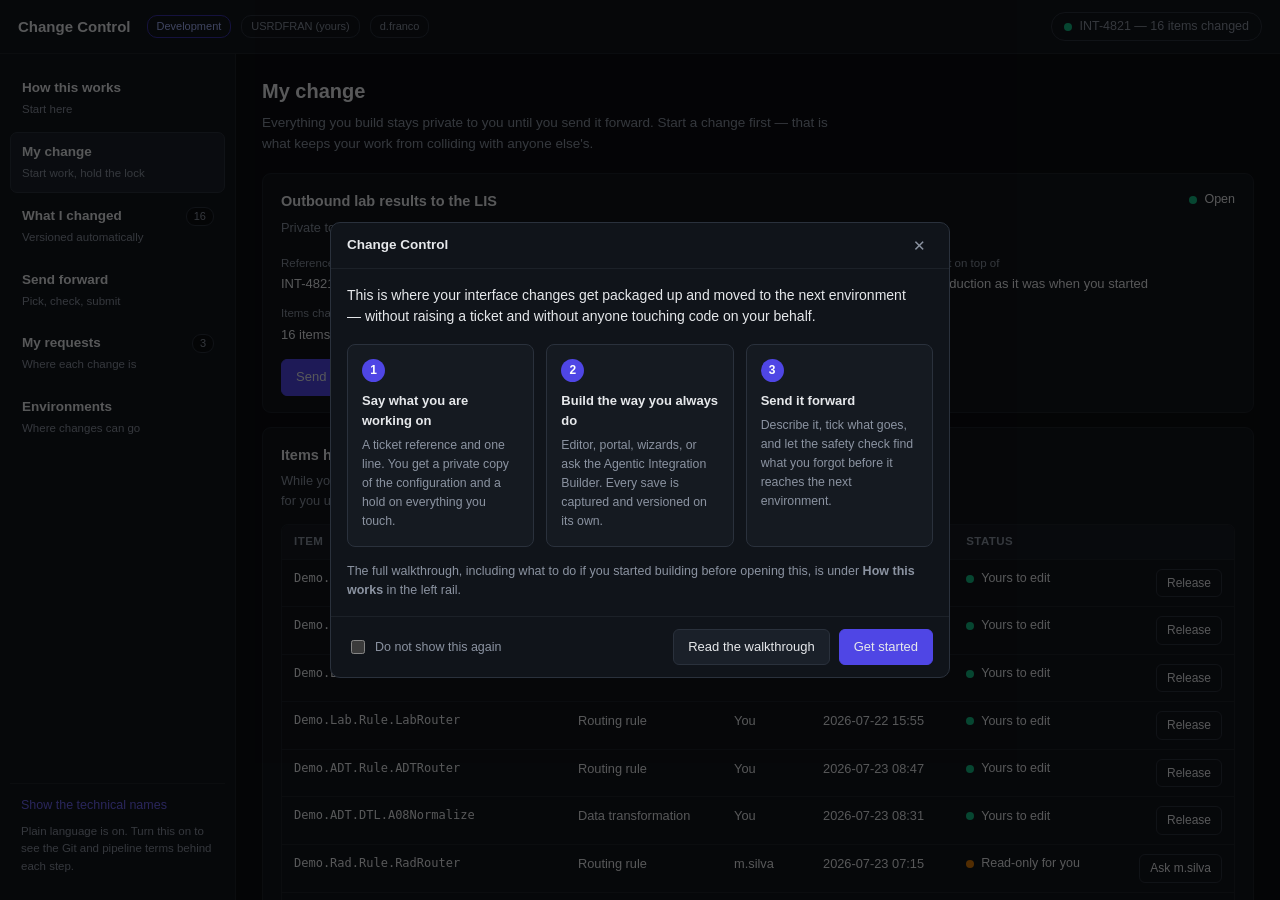
==== commit 7c3f6a2a: "Add live change capture so the tool can be driven against a real namespace Until now every screen ra" ====
--- a/src/csp/hcccicd/index.html
+++ b/src/csp/hcccicd/index.html
@@ -28,6 +28,11 @@
   <span class="pill" id="pill-ns" title="Namespace">&mdash;</span>
   <span class="pill" id="pill-user" title="Signed in as">&mdash;</span>
   <span class="spacer"></span>
+  <div id="live-tools" hidden>
+    <button type="button" class="btn sm" id="btn-refresh">Refresh</button>
+    <button type="button" class="btn sm ghost" id="btn-reset-baseline"
+      title="Treat the namespace as it is now as the starting point">Start from zero</button>
+  </div>
   <div id="ws-indicator" class="ws-indicator">
     <span class="dot dot-idle" id="ws-dot"></span>
     <span id="ws-label">No change in progress</span>
--- a/src/csp/hcccicd/change.css
+++ b/src/csp/hcccicd/change.css
@@ -73,6 +73,9 @@
 #pill-env.env-test { color: #fcd34d; border-color: #92400e; }
 #pill-env.env-prod { color: #fca5a5; border-color: #7f1d1d; }
 
+#live-tools { display: flex; gap: 7px; }
+#live-tools[hidden] { display: none; }
+
 .ws-indicator {
   display: flex; align-items: center; gap: 7px;
   font-size: 12.5px; color: var(--muted);
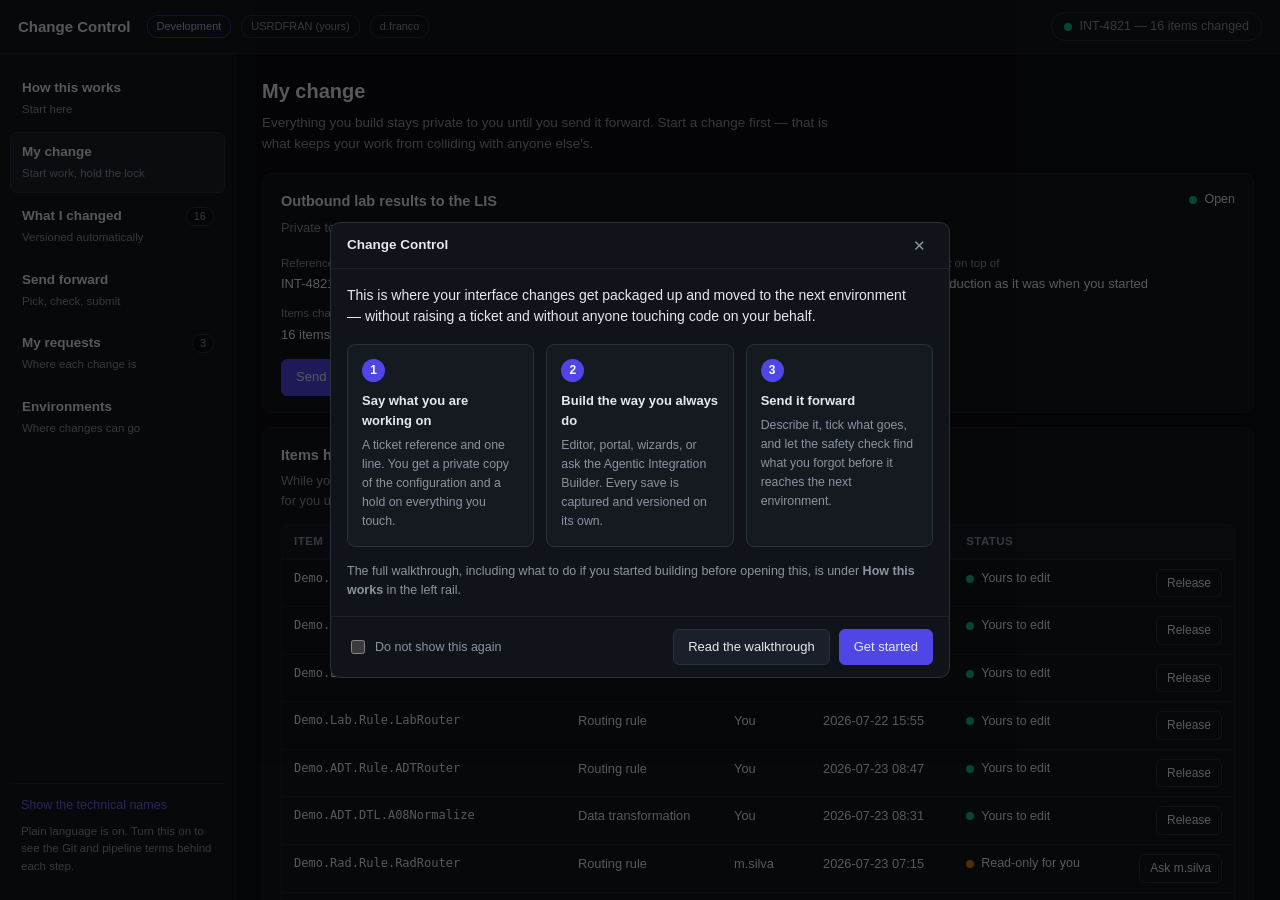
==== commit ead3c1bd: "Approval bypass, a configurable promotion path, and real change requests Three things, and a systemi" ====
--- a/src/csp/hcccicd/index.html
+++ b/src/csp/hcccicd/index.html
@@ -321,9 +321,12 @@
         </p>
         <div class="form-grid">
           <label class="fld">
-            <span class="lbl">Reference <em>required</em></span>
+            <span class="lbl">Reference <em id="ws-ref-req">generated for you</em></span>
             <input type="text" id="ws-ref" placeholder="INT-4821" spellcheck="false">
-            <span class="hint">Your ticket number &mdash; ServiceNow, Jira, or the internal request ID.</span>
+            <span class="hint" id="ws-ref-hint">
+              The system numbers your changes. Your administrator can switch this
+              to your own ticket references under Environments.
+            </span>
           </label>
           <label class="fld">
             <span class="lbl">What are you working on? <em>required</em></span>
@@ -622,6 +625,72 @@
       </div>
 
       <div class="card">
+        <h3>Change references</h3>
+        <p class="card-lede">
+          How each change is identified. Applies to this namespace.
+        </p>
+        <div class="opt-list">
+          <label class="opt">
+            <input type="radio" name="idmode" value="auto" id="idmode-auto">
+            <span>
+              <span class="opt-name">Numbered by the system</span>
+              <span class="opt-sub">
+                Each change gets the namespace and the next number &mdash;
+                <code id="idmode-example">HSCUSTOM-1</code>, then
+                <span class="mono">-2</span>, and so on. Nothing to think about
+                and nothing to type.
+              </span>
+            </span>
+          </label>
+          <label class="opt">
+            <input type="radio" name="idmode" value="manual" id="idmode-manual">
+            <span>
+              <span class="opt-name">Entered by the builder</span>
+              <span class="opt-sub">
+                The builder types their own reference &mdash; a ServiceNow, Jira
+                or internal request number &mdash; so the change matches the
+                ticket it came from. Left blank, one is generated anyway.
+              </span>
+            </span>
+          </label>
+        </div>
+        <p class="note" id="idmode-note"></p>
+      </div>
+
+      <div class="card">
+        <h3>Approval</h3>
+        <p class="card-lede">
+          Whether a change needs somebody else to sign it off before it lands.
+        </p>
+        <div class="opt-list">
+          <label class="opt">
+            <input type="radio" name="approval" value="required" id="appr-required">
+            <span>
+              <span class="opt-name">Required &mdash; a second person signs it off</span>
+              <span class="opt-sub">
+                The change waits in the target environment's queue until an
+                approver reviews it. This is what a real deployment does, and
+                what the environment table above describes.
+              </span>
+            </span>
+          </label>
+          <label class="opt">
+            <input type="radio" name="approval" value="bypassed" id="appr-bypassed">
+            <span>
+              <span class="opt-name">Bypassed &mdash; approve and deploy immediately</span>
+              <span class="opt-sub">
+                Submitting a change approves and deploys it in one step, under
+                your own name. For demonstrating the pipeline on an instance
+                where there is nobody else to do the approving. Every change
+                approved this way is labelled, permanently, in its history.
+              </span>
+            </span>
+          </label>
+        </div>
+        <p class="note" id="appr-note"></p>
+      </div>
+
+      <div class="card">
         <h3>Handled differently on the way over</h3>
         <p class="card-lede">
           Some things must not be copied between environments verbatim. These
--- a/src/csp/hcccicd/change.css
+++ b/src/csp/hcccicd/change.css
@@ -69,6 +69,7 @@
   padding: 2px 9px;
   white-space: nowrap;
 }
+#pill-user.anon { color: #fcd34d; border-color: #92400e; }
 #pill-env.env-dev  { color: #a5b4fc; border-color: #3730a3; }
 #pill-env.env-test { color: #fcd34d; border-color: #92400e; }
 #pill-env.env-prod { color: #fca5a5; border-color: #7f1d1d; }
@@ -241,6 +242,8 @@
   outline: none; border-color: var(--accent2);
 }
 input.bad, textarea.bad, select.bad { border-color: var(--err); }
+/* System-allocated, not yours to type in — look settled rather than disabled. */
+input.readonly { background: var(--bg3); color: var(--muted); cursor: default; }
 
 .warn { color: var(--warn); font-size: 12.5px; }
 
@@ -250,6 +253,23 @@
 .kv > div { display: block; }
 .kv dt { font-size: 11.5px; color: var(--muted); margin-bottom: 2px; }
 .kv dd { margin: 0; font-size: 13px; }
+
+/* ---------------- radio options ---------------- */
+
+.opt-list { display: flex; flex-direction: column; gap: 10px; }
+.opt {
+  display: flex; align-items: flex-start; gap: 11px;
+  padding: 12px 14px;
+  border: 1px solid var(--line2);
+  border-radius: 8px;
+  background: var(--bg3);
+  cursor: pointer;
+}
+.opt:hover { border-color: var(--accent2); }
+.opt input { margin-top: 2px; width: 15px; height: 15px; accent-color: var(--accent); flex: 0 0 auto; }
+.opt-name { display: block; font-size: 13.5px; font-weight: 600; }
+.opt-sub  { display: block; font-size: 12.5px; color: var(--muted); margin-top: 3px; max-width: 72ch; }
+.mono { font-family: "SF Mono", Menlo, Consolas, monospace; font-size: 12px; }
 
 /* ---------------- tables ---------------- */
 
